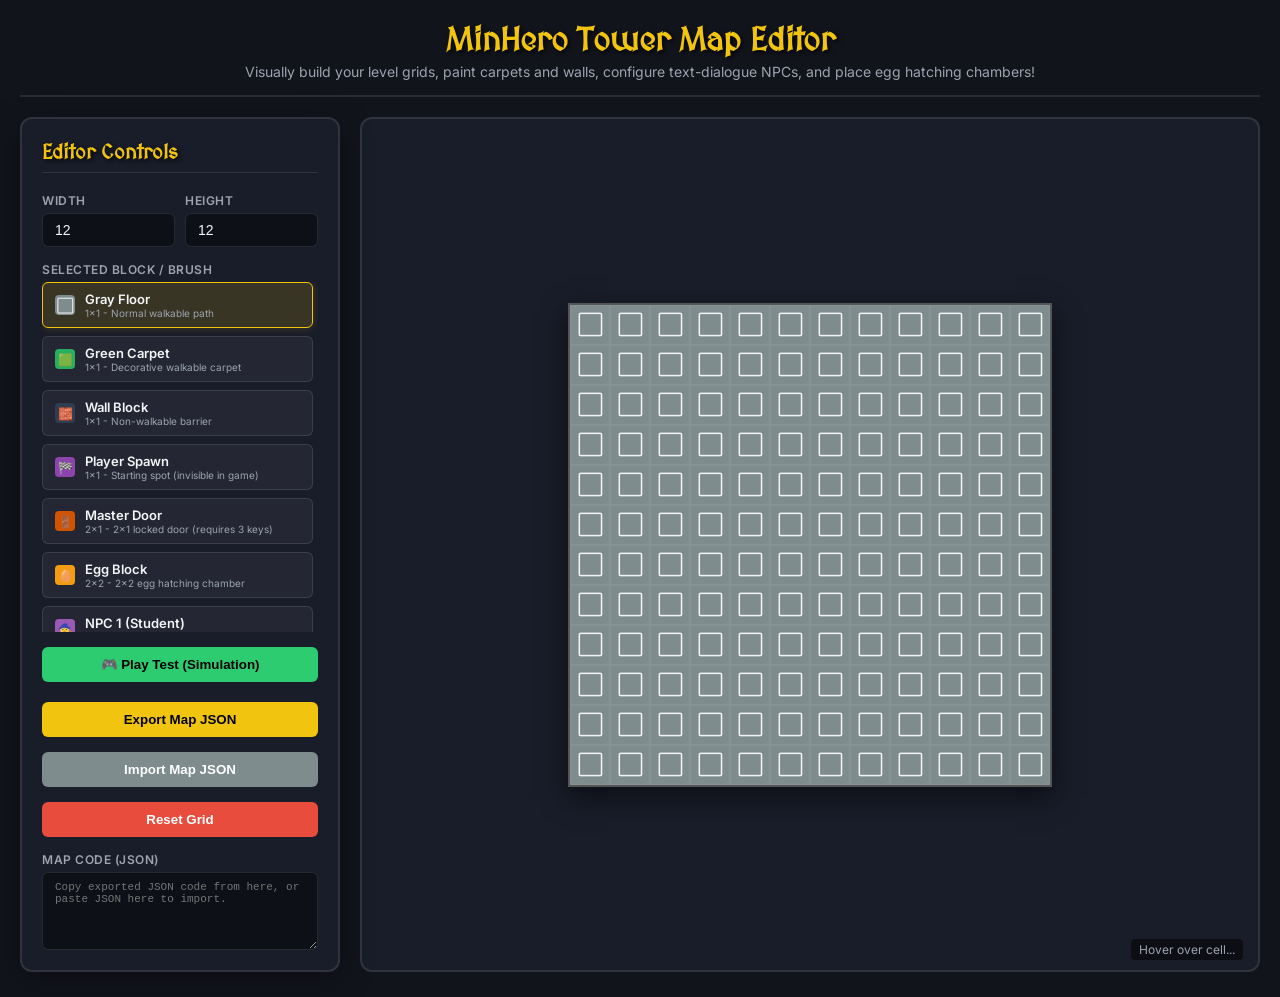
==== map_generator.html @ 43077265 "Implement 1x1 Teleport Portals, 2x1 Master Door, 2x2 Eggs, remove small doors, add simulation playte" ====
<!DOCTYPE html>
<html lang="en">
<head>
    <meta charset="UTF-8">
    <meta name="viewport" content="width=device-width, initial-scale=1.0">
    <title>MinHero Revamped - Map Generator & Editor</title>
    <link href="https://fonts.googleapis.com/css2?family=Inter:wght@300;400;600;700&family=MedievalSharp&display=swap" rel="stylesheet">
    <style>
        :root {
            --bg-dark: #12141c;
            --card-bg: rgba(30, 35, 50, 0.6);
            --border-color: rgba(255, 255, 255, 0.1);
            --accent-color: #f1c40f;
            --danger-color: #e74c3c;
            --success-color: #2ecc71;
            --text-color: #f3f4f6;
            --text-muted: #9ca3af;
            
            /* Tile Colors */
            --color-spawn: #8e44ad;
            --color-floor-gray: #7f8c8d;
            --color-floor-carpet: #27ae60;
            --color-wall: #2c3e50;
            --color-door-master: #d35400;
            --color-egg: #f39c12;
            --color-npc1: #9b59b6;
            --color-npc2: #3498db;
            --color-boss: #c0392b;
            --color-teleport-head: #2980b9;
            --color-teleport-tail: #8e44ad;
        }

        * {
            box-sizing: border-box;
            margin: 0;
            padding: 0;
        }

        body {
            font-family: 'Inter', sans-serif;
            background-color: var(--bg-dark);
            color: var(--text-color);
            padding: 20px;
            min-height: 100vh;
        }

        h1, h2, h3, .medieval {
            font-family: 'MedievalSharp', cursive;
            color: var(--accent-color);
            text-shadow: 2px 2px 4px rgba(0, 0, 0, 0.8);
        }

        header {
            margin-bottom: 20px;
            text-align: center;
            border-bottom: 2px solid var(--border-color);
            padding-bottom: 15px;
        }

        header h1 {
            font-size: 32px;
            margin-bottom: 5px;
        }

        header p {
            color: var(--text-muted);
            font-size: 14px;
        }

        .main-container {
            display: grid;
            grid-template-columns: 320px 1fr;
            gap: 20px;
            max-width: 1500px;
            margin: 0 auto;
        }

        @media (max-width: 1024px) {
            .main-container {
                grid-template-columns: 1fr;
            }
        }

        .panel {
            background: var(--card-bg);
            border: 2px solid var(--border-color);
            border-radius: 12px;
            padding: 20px;
            backdrop-filter: blur(10px);
            box-shadow: 0 8px 32px 0 rgba(0, 0, 0, 0.37);
            display: flex;
            flex-direction: column;
            gap: 15px;
        }

        .panel-title {
            font-size: 20px;
            border-bottom: 1px solid var(--border-color);
            padding-bottom: 8px;
            margin-bottom: 5px;
        }

        .form-group {
            display: flex;
            flex-direction: column;
            gap: 5px;
        }

        .form-row {
            display: grid;
            grid-template-columns: 1fr 1fr;
            gap: 10px;
        }

        label {
            font-size: 12px;
            font-weight: 600;
            color: var(--text-muted);
            text-transform: uppercase;
            letter-spacing: 0.5px;
        }

        input, select, textarea {
            background: rgba(0, 0, 0, 0.4);
            border: 1px solid var(--border-color);
            border-radius: 6px;
            padding: 8px 12px;
            color: var(--text-color);
            font-size: 14px;
            transition: border-color 0.2s;
        }

        input:focus, select:focus, textarea:focus {
            outline: none;
            border-color: var(--accent-color);
        }

        .palette-container {
            display: grid;
            grid-template-columns: 1fr;
            gap: 8px;
            max-height: 350px;
            overflow-y: auto;
            padding-right: 5px;
        }

        .palette-item {
            display: flex;
            align-items: center;
            gap: 10px;
            padding: 8px 12px;
            background: rgba(255, 255, 255, 0.05);
            border: 1px solid var(--border-color);
            border-radius: 6px;
            cursor: pointer;
            transition: all 0.2s;
            user-select: none;
        }

        .palette-item:hover {
            background: rgba(255, 255, 255, 0.1);
            border-color: rgba(255, 255, 255, 0.2);
        }

        .palette-item.active {
            border-color: var(--accent-color);
            background: rgba(241, 196, 15, 0.15);
            box-shadow: 0 0 8px rgba(241, 196, 15, 0.2);
        }

        .palette-color {
            width: 20px;
            height: 20px;
            border-radius: 4px;
            display: flex;
            align-items: center;
            justify-content: center;
            font-size: 12px;
        }

        .palette-details {
            display: flex;
            flex-direction: column;
        }

        .palette-name {
            font-size: 13px;
            font-weight: 600;
        }

        .palette-size {
            font-size: 10px;
            color: var(--text-muted);
        }

        .btn {
            background: var(--accent-color);
            color: #000;
            border: none;
            border-radius: 6px;
            padding: 10px 15px;
            font-weight: 700;
            cursor: pointer;
            transition: opacity 0.2s, transform 0.1s;
            text-align: center;
        }

        .btn:hover {
            opacity: 0.9;
        }

        .btn:active {
            transform: scale(0.98);
        }

        .btn-danger {
            background: var(--danger-color);
            color: white;
        }

        .btn-secondary {
            background: #7f8c8d;
            color: white;
        }

        /* Workspace Grid CSS */
        .workspace {
            display: flex;
            flex-direction: column;
            align-items: center;
            justify-content: center;
            background: var(--card-bg);
            border: 2px solid var(--border-color);
            border-radius: 12px;
            padding: 20px;
            overflow: auto;
            position: relative;
            min-height: 500px;
        }

        .grid-container {
            display: grid;
            border: 2px solid #555;
            background: #1a1c23;
            box-shadow: 0 10px 25px rgba(0,0,0,0.5);
            user-select: none;
        }

        .grid-cell {
            width: 40px;
            height: 40px;
            border: 1px solid rgba(255,255,255,0.05);
            display: flex;
            align-items: center;
            justify-content: center;
            font-size: 18px;
            cursor: crosshair;
            position: relative;
            box-sizing: border-box;
            transition: background-color 0.1s;
        }

        .grid-cell:hover {
            background-color: rgba(255, 255, 255, 0.1) !important;
        }

        /* Multi-tile footprints styling */
        .footprint-master-door {
            background-color: rgba(211, 84, 0, 0.3) !important;
            border: 1px dashed var(--color-door-master) !important;
        }
        .footprint-egg {
            background-color: rgba(243, 156, 18, 0.3) !important;
            border: 1px dashed var(--color-egg) !important;
        }

        /* Highlight classes */
        .cell-anchor {
            outline: 2px solid #fff;
            z-index: 5;
        }

        .cell-invalid {
            background-color: rgba(231, 76, 60, 0.5) !important;
        }

        .npc-dialog-panel {
            background: rgba(0, 0, 0, 0.3);
            border: 1px solid var(--border-color);
            border-radius: 8px;
            padding: 10px;
            display: none;
        }

        .npc-dialog-panel.active {
            display: block;
        }

        .coords-indicator {
            position: absolute;
            bottom: 10px;
            right: 15px;
            font-size: 12px;
            color: var(--text-muted);
            background: rgba(0,0,0,0.5);
            padding: 3px 8px;
            border-radius: 4px;
        }
    </style>
</head>
<body>

    <header>
        <h1>MinHero Tower Map Editor</h1>
        <p>Visually build your level grids, paint carpets and walls, configure text-dialogue NPCs, and place egg hatching chambers!</p>
    </header>

    <div class="main-container">
        
        <!-- Sidebar Controls Panel -->
        <div class="panel">
            <h2 class="panel-title">Editor Controls</h2>
            
            <!-- Grid Sizes -->
            <div class="form-row">
                <div class="form-group">
                    <label for="grid-width">Width</label>
                    <input type="number" id="grid-width" value="12" min="8" max="64">
                </div>
                <div class="form-group">
                    <label for="grid-height">Height</label>
                    <input type="number" id="grid-height" value="12" min="8" max="64">
                </div>
            </div>
            
            <!-- Palette Brush -->
            <div class="form-group">
                <label>Selected Block / Brush</label>
                <div class="palette-container" id="brush-palette">
                    <!-- Palette items injected by JS -->
                </div>
            </div>

            <!-- NPC Dialog Panel (conditional display) -->
            <div class="npc-dialog-panel" id="dialog-config">
                <h3 class="medieval" style="font-size: 14px; margin-bottom: 5px;" id="dialog-title">NPC Dialogue</h3>
                <div class="form-group">
                    <label for="npc-dialog-text">Dialogue Text</label>
                    <textarea id="npc-dialog-text" rows="3" placeholder="Enter text spoken by NPC..."></textarea>
                </div>
            </div>

            <!-- Action buttons -->
            <button class="btn" id="btn-test" style="background-color: var(--success-color); color: #000; margin-bottom: 5px;">🎮 Play Test (Simulation)</button>
            <button class="btn" id="btn-export">Export Map JSON</button>
            <button class="btn btn-secondary" id="btn-import">Import Map JSON</button>
            <button class="btn btn-danger" id="btn-clear">Reset Grid</button>

            <!-- JSON Input/Output Area -->
            <div class="form-group">
                <label for="json-data">Map Code (JSON)</label>
                <textarea id="json-data" rows="5" style="font-family: monospace; font-size: 11px;" placeholder="Copy exported JSON code from here, or paste JSON here to import."></textarea>
            </div>
        </div>

        <!-- Main Grid Workspace -->
        <div class="workspace" style="position: relative;">
            <div class="grid-container" id="grid-workspace"></div>
            <div class="coords-indicator" id="coords-display">Hover over cell...</div>
            
            <!-- Dialogue overlay for simulation playtest -->
            <div id="sim-dialogue-overlay" class="npc-dialog-panel" style="position: absolute; bottom: 20px; left: 50%; transform: translateX(-50%); width: 80%; z-index: 100; background: rgba(10, 15, 25, 0.95); border: 2px solid var(--accent-color); padding: 15px; border-radius: 8px; box-shadow: 0 5px 25px rgba(0,0,0,0.8); box-sizing: border-box; display: none;">
                <h4 id="sim-dialogue-speaker" style="color: var(--accent-color); margin-bottom: 5px; font-family: 'MedievalSharp', cursive; font-size: 18px;">Speaker</h4>
                <p id="sim-dialogue-text" style="font-size: 14px; line-height: 1.4; color: #fff;">Dialogue text...</p>
                <div style="font-size: 10px; color: var(--text-muted); text-align: right; margin-top: 8px; text-transform: uppercase; letter-spacing: 0.5px;">Press SPACE to continue</div>
            </div>
        </div>

    </div>

    <script>
        // Palette Definitions
        const TILE_TYPES = {
            'floor_gray': { name: 'Gray Floor', emoji: '⬜', color: 'var(--color-floor-gray)', width: 1, height: 1, desc: 'Normal walkable path' },
            'floor_carpet': { name: 'Green Carpet', emoji: '🟩', color: 'var(--color-floor-carpet)', width: 1, height: 1, desc: 'Decorative walkable carpet' },
            'wall': { name: 'Wall Block', emoji: '🧱', color: 'var(--color-wall)', width: 1, height: 1, desc: 'Non-walkable barrier' },
            'spawn': { name: 'Player Spawn', emoji: '🏁', color: 'var(--color-spawn)', width: 1, height: 1, desc: 'Starting spot (invisible in game)' },
            'door_master': { name: 'Master Door', emoji: '🚪', color: 'var(--color-door-master)', width: 2, height: 1, desc: '2x1 locked door (requires 3 keys)' },
            'egg': { name: 'Egg Block', emoji: '🥚', color: 'var(--color-egg)', width: 2, height: 2, desc: '2x2 egg hatching chamber' },
            'npc1': { name: 'NPC 1 (Student)', emoji: '🧙', color: 'var(--color-npc1)', width: 1, height: 1, desc: 'Dialogue + battle (gives key)' },
            'npc2': { name: 'NPC 2 (Student)', emoji: '🧑', color: 'var(--color-npc2)', width: 1, height: 1, desc: 'Dialogue + battle (gives key)' },
            'boss': { name: 'Boss (4th Person)', emoji: '👹', color: 'var(--color-boss)', width: 1, height: 1, desc: 'Boss battle (unlocks eggs)' },
            'teleport': { name: 'Teleporter Door', emoji: '🌀', color: 'var(--color-teleport-head)', width: 1, height: 1, desc: 'Step 1: Click Head. Step 2: Click Tail.' },
            'eraser': { name: 'Eraser', emoji: '🧽', color: '#34495e', width: 1, height: 1, desc: 'Clear selected cell' }
        };

        let currentBrush = 'floor_gray';
        let gridWidth = 12;
        let gridHeight = 12;
        
        // 2D Array mapping each cell: { type: 'floor_gray', ...other_metadata }
        let grid = [];

        // NPC Dialogues dictionary: { 'npc1': 'hello', 'npc2': 'hi' }
        // Each placed NPC can store its specific dialogue. We can index by anchor coordinates e.g. "x_y"
        let npcDialogues = {};
        
        // Portals lists
        let teleports = [];
        let placingTeleportHead = null;

        // DOM elements
        const gridWorkspace = document.getElementById('grid-workspace');
        const brushPalette = document.getElementById('brush-palette');
        const widthInput = document.getElementById('grid-width');
        const heightInput = document.getElementById('grid-height');
        const dialogConfig = document.getElementById('dialog-config');
        const dialogText = document.getElementById('npc-dialog-text');
        const dialogTitle = document.getElementById('dialog-title');
        const btnExport = document.getElementById('btn-export');
        const btnImport = document.getElementById('btn-import');
        const btnClear = document.getElementById('btn-clear');
        const jsonData = document.getElementById('json-data');
        const coordsDisplay = document.getElementById('coords-display');

        // Initialize Palette
        function initPalette() {
            brushPalette.innerHTML = '';
            Object.keys(TILE_TYPES).forEach(type => {
                const item = TILE_TYPES[type];
                const div = document.createElement('div');
                div.className = `palette-item ${type === currentBrush ? 'active' : ''}`;
                div.dataset.type = type;
                div.innerHTML = `
                    <div class="palette-color" style="background-color: ${item.color}">${item.emoji}</div>
                    <div class="palette-details">
                        <span class="palette-name">${item.name}</span>
                        <span class="palette-size">${item.width}x${item.height} - ${item.desc}</span>
                    </div>
                `;
                div.addEventListener('click', () => {
                    document.querySelectorAll('.palette-item').forEach(el => el.classList.remove('active'));
                    div.classList.add('active');
                    currentBrush = type;
                    updateDialogPanelState();
                });
                brushPalette.appendChild(div);
            });
        }

        // Show/hide dialogue box based on selected brush
        function updateDialogPanelState(x = null, y = null) {
            if (currentBrush === 'npc1' || currentBrush === 'npc2' || currentBrush === 'boss') {
                dialogConfig.classList.add('active');
                dialogTitle.textContent = `Dialogue for ${TILE_TYPES[currentBrush].name}`;
                
                // If coordinates provided, load existing dialogue for that cell if it exists
                if (x !== null && y !== null) {
                    const coordKey = `${x}_${y}`;
                    dialogText.value = npcDialogues[coordKey] || "";
                } else {
                    dialogText.value = "";
                }
            } else {
                dialogConfig.classList.remove('active');
            }
        }

        // Initialize Grid
        function initGrid(w, h) {
            gridWidth = w;
            gridHeight = h;
            grid = [];
            npcDialogues = {};
            teleports = [];
            placingTeleportHead = null;
            
            for (let y = 0; y < h; y++) {
                const row = [];
                for (let x = 0; x < w; x++) {
                    // Default tile is gray floor
                    row.push({ type: 'floor_gray' });
                }
                grid.push(row);
            }
            renderGrid();
        }

        // Check if a multi-tile block can fit at coordinates
        function canPlaceBlock(type, x, y) {
            const tileInfo = TILE_TYPES[type];
            if (!tileInfo) return false;
            
            // Check boundary limits
            if (x + tileInfo.width > gridWidth || y + tileInfo.height > gridHeight) {
                return false;
            }

            // Check if coordinates overlap with any other multi-tile anchors
            // For simplicity, we just allow overwriting, but we check if we collide with boundaries.
            return true;
        }

        // Render Workspace Grid
        function renderGrid() {
            gridWorkspace.innerHTML = '';
            gridWorkspace.style.gridTemplateColumns = `repeat(${gridWidth}, 40px)`;
            gridWorkspace.style.gridTemplateRows = `repeat(${gridHeight}, 40px)`;

            for (let y = 0; y < gridHeight; y++) {
                for (let x = 0; x < gridWidth; x++) {
                    const cell = document.createElement('div');
                    cell.className = 'grid-cell';
                    cell.dataset.x = x;
                    cell.dataset.y = y;

                    const cellData = grid[y][x];
                    
                    // Render default background/colors
                    if (cellData && cellData.type) {
                        let emoji = '';
                        let color = '';
                        
                        if (isSimulating) {
                            // Simulation specifics
                            if (cellData.type === 'spawn') {
                                emoji = '';
                                color = 'var(--color-floor-gray)'; // render as floor in sim
                            } else if (cellData.type === 'npc1' || cellData.type === 'npc2' || cellData.type === 'boss') {
                                const coordKey = `${x}_${y}`;
                                if (simDefeatedNPCs.includes(coordKey)) {
                                    emoji = '';
                                    color = 'var(--color-floor-gray)'; // defeated NPC is gone/floor
                                } else {
                                    const tileInfo = TILE_TYPES[cellData.type];
                                    emoji = tileInfo.emoji;
                                    color = tileInfo.color;
                                }
                            } else if (cellData.type === 'door_master') {
                                const isOpened = simDoorsState.some(d => x >= d.x && x < d.x + d.width && y >= d.y && y < d.y + d.height && d.open);
                                if (isOpened) {
                                    emoji = '';
                                    color = '#7f8c8d'; // open door is gray floor
                                    cell.style.opacity = '0.5';
                                    cell.style.border = '1px dashed #fff';
                                } else {
                                    // Put padlock on anchor, warning barrier on other parts
                                    const isAnchor = simDoorsState.some(d => d.x === x && d.y === y);
                                    emoji = isAnchor ? '🔒' : '🚧';
                                    color = 'var(--color-door-master)';
                                }
                            } else if (cellData.type === 'egg') {
                                const isHatched = simHatchedEggs.includes(`${x}_${y}`);
                                if (isHatched) {
                                    emoji = '💥';
                                    color = 'var(--color-floor-gray)';
                                } else {
                                    emoji = '🥚';
                                    color = 'var(--color-egg)';
                                }
                            } else if (cellData.type === 'teleport_head') {
                                emoji = '🌀';
                                color = 'var(--color-teleport-head)';
                            } else if (cellData.type === 'teleport_tail') {
                                emoji = '🌀';
                                color = 'var(--color-teleport-tail)';
                            } else {
                                const tileInfo = TILE_TYPES[cellData.type];
                                if (tileInfo) {
                                    emoji = tileInfo.emoji;
                                    color = tileInfo.color;
                                }
                            }
                        } else {
                            // Standard editor rendering
                            if (cellData.type === 'teleport_head') {
                                emoji = '🌀';
                                color = 'var(--color-teleport-head)';
                            } else if (cellData.type === 'teleport_tail') {
                                emoji = '🌀';
                                color = 'var(--color-teleport-tail)';
                            } else {
                                const tileInfo = TILE_TYPES[cellData.type];
                                if (tileInfo) {
                                    emoji = tileInfo.emoji;
                                    color = tileInfo.color;
                                }
                            }
                        }
                        
                        if (color) {
                            cell.style.backgroundColor = color;
                            cell.textContent = emoji;
                        }
                    }

                    // Render player avatar on top
                    if (isSimulating && simPlayerPos.x === x && simPlayerPos.y === y) {
                        const playerDiv = document.createElement('div');
                        playerDiv.style.fontSize = '24px';
                        playerDiv.style.zIndex = '10';
                        playerDiv.style.filter = 'drop-shadow(2px 2px 2px rgba(0,0,0,0.8))';
                        playerDiv.style.animation = 'exploreBounce 0.6s infinite alternate';
                        playerDiv.style.position = 'absolute';
                        playerDiv.textContent = '👱‍♂️';
                        cell.appendChild(playerDiv);
                    }

                    // Event Listeners for painting
                    cell.addEventListener('mousedown', (e) => {
                        handleCellClick(x, y, e.button === 2 || e.shiftKey);
                    });

                    // Disable right-click menu in workspace
                    cell.addEventListener('contextmenu', (e) => {
                        e.preventDefault();
                    });

                    // Track hovers for multi-tile preview
                    cell.addEventListener('mouseenter', () => {
                        coordsDisplay.textContent = `Coordinates: X: ${x}, Y: ${y} | Cell Type: ${cellData ? cellData.type : 'none'}`;
                        if (!isSimulating) showPlacementPreview(x, y);
                    });

                    cell.addEventListener('mouseleave', () => {
                        if (!isSimulating) clearPlacementPreview();
                    });

                    gridWorkspace.appendChild(cell);
                }
            }

            // Now apply footprints for multi-tile anchors placed in the grid (only if not simulating or door/egg is not open/hatched)
            for (let y = 0; y < gridHeight; y++) {
                for (let x = 0; x < gridWidth; x++) {
                    const cellData = grid[y][x];
                    if (cellData && cellData.type) {
                        const tileInfo = TILE_TYPES[cellData.type];
                        if (tileInfo && (tileInfo.width > 1 || tileInfo.height > 1)) {
                            // Check if opened/hatched in simulation
                            if (isSimulating) {
                                if (cellData.type === 'door_master' && simDoorsState.some(d => x >= d.x && x < d.x + d.width && y >= d.y && y < d.y + d.height && d.open)) {
                                    continue;
                                }
                                if (cellData.type === 'egg' && simHatchedEggs.some(key => {
                                    const [ex, ey] = key.split('_').map(Number);
                                    return x >= ex && x < ex + tileInfo.width && y >= ey && y < ey + tileInfo.height;
                                })) {
                                    continue;
                                }
                            }
                            applyFootprintClasses(cellData.type, x, y);
                        }
                    }
                }
            }
        }

        // Apply footprint styling to the grid DOM
        function applyFootprintClasses(type, anchorX, anchorY) {
            const tileInfo = TILE_TYPES[type];
            let footprintClass = '';
            if (type === 'door_master') footprintClass = 'footprint-master-door';
            if (type === 'egg') footprintClass = 'footprint-egg';

            for (let dy = 0; dy < tileInfo.height; dy++) {
                for (let dx = 0; dx < tileInfo.width; dx++) {
                    const targetX = anchorX + dx;
                    const targetY = anchorY + dy;
                    if (targetX < gridWidth && targetY < gridHeight) {
                        const cellElement = document.querySelector(`.grid-cell[data-x="${targetX}"][data-y="${targetY}"]`);
                        if (cellElement) {
                            if (dx === 0 && dy === 0) {
                                cellElement.classList.add('cell-anchor');
                            } else {
                                cellElement.classList.add(footprintClass);
                                cellElement.textContent = ''; // clear text, footprint inherits visual anchor
                                cellElement.style.backgroundColor = ''; // clear style, let CSS style handle footprint
                            }
                        }
                    }
                }
            }
        }

        // Show footprint preview on hover
        function showPlacementPreview(x, y) {
            clearPlacementPreview();
            
            const brushInfo = TILE_TYPES[currentBrush];
            if (!brushInfo) return;

            const isValid = canPlaceBlock(currentBrush, x, y);

            for (let dy = 0; dy < brushInfo.height; dy++) {
                for (let dx = 0; dx < brushInfo.width; dx++) {
                    const targetX = x + dx;
                    const targetY = y + dy;
                    if (targetX < gridWidth && targetY < gridHeight) {
                        const cell = document.querySelector(`.grid-cell[data-x="${targetX}"][data-y="${targetY}"]`);
                        if (cell) {
                            if (isValid) {
                                cell.style.outline = '2px dashed var(--accent-color)';
                            } else {
                                cell.classList.add('cell-invalid');
                            }
                        }
                    }
                }
            }
        }

        // Clear previews
        function clearPlacementPreview() {
            document.querySelectorAll('.grid-cell').forEach(cell => {
                cell.style.outline = '';
                cell.classList.remove('cell-invalid');
            });
        }

        // Handle cell click / paint
        function handleCellClick(x, y, isRightClick = false) {
            if (isSimulating) return;
            let activeBrush = isRightClick ? 'eraser' : currentBrush;

            // Clean teleport heads that were abandoned
            if (activeBrush !== 'teleport' && placingTeleportHead !== null) {
                grid[placingTeleportHead.y][placingTeleportHead.x] = { type: 'floor_gray' };
                placingTeleportHead = null;
            }

            if (activeBrush === 'eraser') {
                const cellData = grid[y][x];
                if (cellData) {
                    if (cellData.type === 'npc1' || cellData.type === 'npc2' || cellData.type === 'boss') {
                        delete npcDialogues[`${x}_${y}`];
                    }
                    if (cellData.type === 'teleport_head' || cellData.type === 'teleport_tail') {
                        // Find pair and delete both
                        const index = teleports.findIndex(tp => 
                            (tp.head.x === x && tp.head.y === y) || (tp.tail.x === x && tp.tail.y === y)
                        );
                        if (index !== -1) {
                            const pair = teleports[index];
                            grid[pair.head.y][pair.head.x] = { type: 'floor_gray' };
                            grid[pair.tail.y][pair.tail.x] = { type: 'floor_gray' };
                            teleports.splice(index, 1);
                        }
                    }
                }
                grid[y][x] = { type: 'floor_gray' };
                renderGrid();
                return;
            }

            // Before painting over any cell, check if we are overwriting an existing teleporter
            const existingCell = grid[y][x];
            if (existingCell && (existingCell.type === 'teleport_head' || existingCell.type === 'teleport_tail')) {
                const index = teleports.findIndex(tp => 
                    (tp.head.x === x && tp.head.y === y) || (tp.tail.x === x && tp.tail.y === y)
                );
                if (index !== -1) {
                    const pair = teleports[index];
                    grid[pair.head.y][pair.head.x] = { type: 'floor_gray' };
                    grid[pair.tail.y][pair.tail.x] = { type: 'floor_gray' };
                    teleports.splice(index, 1);
                }
            }

            // Painting teleporter
            if (activeBrush === 'teleport') {
                if (placingTeleportHead === null) {
                    // Click 1: Place head
                    placingTeleportHead = { x, y };
                    grid[y][x] = { type: 'teleport_head' };
                    renderGrid();
                    // Alert or status updates
                    coordsDisplay.textContent = "Placed Portal Head! Now click another tile to place the Tail portal.";
                } else {
                    // Click 2: Place tail
                    if (placingTeleportHead.x === x && placingTeleportHead.y === y) {
                        alert("Tail portal cannot be placed on the exact same tile as Head!");
                        return;
                    }
                    grid[y][x] = { type: 'teleport_tail' };
                    teleports.push({
                        head: { x: placingTeleportHead.x, y: placingTeleportHead.y },
                        tail: { x, y }
                    });
                    placingTeleportHead = null;
                    renderGrid();
                    coordsDisplay.textContent = "Teleport Portal pair placed and linked successfully!";
                }
                return;
            }

            // Normal brush painting
            if (!canPlaceBlock(activeBrush, x, y)) {
                alert("Cannot place block here: exceeds grid boundaries!");
                return;
            }

            // Clean footprints of other blocks we might be overriding
            const brushInfo = TILE_TYPES[activeBrush];
            for (let dy = 0; dy < brushInfo.height; dy++) {
                for (let dx = 0; dx < brushInfo.width; dx++) {
                    const targetX = x + dx;
                    const targetY = y + dy;
                    if (targetX < gridWidth && targetY < gridHeight) {
                        const currentCell = grid[targetY][targetX];
                        if (currentCell) {
                            if (currentCell.type === 'npc1' || currentCell.type === 'npc2' || currentCell.type === 'boss') {
                                delete npcDialogues[`${targetX}_${targetY}`];
                            }
                            if (currentCell.type === 'teleport_head' || currentCell.type === 'teleport_tail') {
                                const index = teleports.findIndex(tp => 
                                    (tp.head.x === targetX && tp.head.y === targetY) || (tp.tail.x === targetX && tp.tail.y === targetY)
                                );
                                if (index !== -1) {
                                    const pair = teleports[index];
                                    grid[pair.head.y][pair.head.x] = { type: 'floor_gray' };
                                    grid[pair.tail.y][pair.tail.x] = { type: 'floor_gray' };
                                    teleports.splice(index, 1);
                                }
                            }
                        }
                        grid[targetY][targetX] = { type: 'floor_gray' };
                    }
                }
            }

            // Place the anchor tile
            grid[y][x] = { type: activeBrush };

            // NPC dialogue registration
            if (activeBrush === 'npc1' || activeBrush === 'npc2' || activeBrush === 'boss') {
                const text = dialogText.value.trim() || `Hello, adventurer! I am the ${activeBrush === 'boss' ? 'Boss' : (activeBrush === 'npc1' ? 'Student A' : 'Student B')}. Prepare to battle!`;
                npcDialogues[`${x}_${y}`] = text;
            }

            renderGrid();
        }

        // Resize grid controls
        widthInput.addEventListener('change', () => {
            let newW = parseInt(widthInput.value);
            if (newW >= 8 && newW <= 64) {
                resizeGrid(newW, gridHeight);
            }
        });

        heightInput.addEventListener('change', () => {
            let newH = parseInt(heightInput.value);
            if (newH >= 8 && newH <= 64) {
                resizeGrid(gridWidth, newH);
            }
        });

        function resizeGrid(newW, newH) {
            // Create a new grid structure, keeping old cells where possible
            let newGrid = [];
            for (let y = 0; y < newH; y++) {
                const row = [];
                for (let x = 0; x < newW; x++) {
                    if (y < gridHeight && x < gridWidth) {
                        row.push(grid[y][x]);
                    } else {
                        row.push({ type: 'floor_gray' });
                    }
                }
                newGrid.push(row);
            }

            // Clean NPC dialogues that are out of bounds
            Object.keys(npcDialogues).forEach(key => {
                const [x, y] = key.split('_').map(Number);
                if (x >= newW || y >= newH) {
                    delete npcDialogues[key];
                }
            });

            grid = newGrid;
            gridWidth = newW;
            gridHeight = newH;
            renderGrid();
        }

        // Clear grid entirely
        btnClear.addEventListener('click', () => {
            if (confirm("Are you sure you want to reset the grid? All work will be lost.")) {
                initGrid(parseInt(widthInput.value), parseInt(heightInput.value));
            }
        });

        // Export grid to JSON
        btnExport.addEventListener('click', () => {
            const npcsList = [];
            const doorsList = [];
            const eggsList = [];
            const headsList = [];
            const tailsList = [];
            let spawnPoint = null;

            // We scan the grid to record positions of custom items
            for (let y = 0; y < gridHeight; y++) {
                for (let x = 0; x < gridWidth; x++) {
                    const cell = grid[y][x];
                    if (!cell) continue;

                    if (cell.type === 'spawn') {
                        spawnPoint = { x, y };
                    } else if (cell.type === 'npc1' || cell.type === 'npc2' || cell.type === 'boss') {
                        npcsList.push({
                            id: cell.type,
                            x,
                            y,
                            dialogue: npcDialogues[`${x}_${y}`] || "Prepare to battle!"
                        });
                    } else if (cell.type === 'door_master') {
                        doorsList.push({ x, y, width: 2, height: 1, open: false });
                    } else if (cell.type === 'egg') {
                        eggsList.push({ x, y, width: 2, height: 2 });
                    } else if (cell.type === 'teleport_head') {
                        headsList.push({ x, y });
                    } else if (cell.type === 'teleport_tail') {
                        tailsList.push({ x, y });
                    }
                }
            }

            // Link teleports directly from editor array
            const teleportsList = JSON.parse(JSON.stringify(teleports));

            // Simplify grid structure for JSON: just write names of tile types
            const simplifiedGrid = grid.map(row => row.map(cell => cell.type));

            const mapData = {
                width: gridWidth,
                height: gridHeight,
                spawn: spawnPoint,
                grid: simplifiedGrid,
                npcs: npcsList,
                doors: doorsList,
                eggs: eggsList,
                teleports: teleportsList
            };

            jsonData.value = JSON.stringify(mapData, null, 4);
            alert("Map JSON exported successfully! Copy the code in the 'Map Code' text box.");
        });

        // Import grid from JSON
        btnImport.addEventListener('click', () => {
            const rawText = jsonData.value.trim();
            if (!rawText) {
                alert("Please paste the JSON map code into the text area first!");
                return;
            }

            try {
                const mapData = JSON.parse(rawText);
                if (!mapData.width || !mapData.height || !mapData.grid) {
                    throw new Error("Invalid map JSON structure. Must contain width, height, and grid.");
                }

                gridWidth = mapData.width;
                gridHeight = mapData.height;
                widthInput.value = gridWidth;
                heightInput.value = gridHeight;

                npcDialogues = {};
                grid = [];

                // Recreate grid
                for (let y = 0; y < gridHeight; y++) {
                    const row = [];
                    for (let x = 0; x < gridWidth; x++) {
                        const tileType = mapData.grid[y][x] || 'floor_gray';
                        row.push({ type: tileType });
                    }
                    grid.push(row);
                }

                // Restore NPC dialogues
                if (mapData.npcs) {
                    mapData.npcs.forEach(npc => {
                        npcDialogues[`${npc.x}_${npc.y}`] = npc.dialogue;
                    });
                }
                
                // Restore teleports list
                teleports = mapData.teleports || [];
                placingTeleportHead = null;

                renderGrid();
                alert("Map loaded successfully!");

            } catch (err) {
                alert(`Import failed: ${err.message}`);
            }
        });

        // Simulation variables and functions
        let isSimulating = false;
        let simPlayerPos = { x: 0, y: 0 };
        let simKeysCollected = 0;
        let simKeysRequired = 0;
        let simDefeatedNPCs = [];
        let simHatchedEggs = [];
        let simDoorsState = [];
        let simJustTeleported = false;
        let simDialogue = null;

        const btnTest = document.getElementById('btn-test');
        const simDialogueOverlay = document.getElementById('sim-dialogue-overlay');
        const simDialogueSpeaker = document.getElementById('sim-dialogue-speaker');
        const simDialogueText = document.getElementById('sim-dialogue-text');

        // Dynamic bounce animation styles
        const bounceStyle = document.createElement('style');
        bounceStyle.textContent = `
            @keyframes exploreBounce {
                0% { transform: translateY(0); }
                100% { transform: translateY(-4px); }
            }
        `;
        document.head.appendChild(bounceStyle);

        btnTest.addEventListener('click', () => {
            if (isSimulating) {
                stopSimulation();
            } else {
                startSimulation();
            }
        });

        function startSimulation() {
            // Find player spawn point
            let spawnX = -1, spawnY = -1;
            for (let y = 0; y < gridHeight; y++) {
                for (let x = 0; x < gridWidth; x++) {
                    if (grid[y][x].type === 'spawn') {
                        spawnX = x;
                        spawnY = y;
                        break;
                    }
                }
            }

            if (spawnX === -1 || spawnY === -1) {
                alert("Cannot start playtest: You must place a Player Spawn tile (🏁) first!");
                return;
            }

            isSimulating = true;
            simPlayerPos = { x: spawnX, y: spawnY };
            simKeysCollected = 0;
            simDefeatedNPCs = [];
            simHatchedEggs = [];
            simJustTeleported = false;
            simDialogue = null;

            // Load doors configuration from editor
            simDoorsState = [];
            for (let y = 0; y < gridHeight; y++) {
                for (let x = 0; x < gridWidth; x++) {
                    if (grid[y][x].type === 'door_master') {
                        // Check if we already registered this door anchor
                        if (!simDoorsState.some(d => d.x === x && d.y === y)) {
                            // Find dimension of door: we scaled it to 2x1
                            simDoorsState.push({ x, y, width: 2, height: 1, open: false });
                        }
                    }
                }
            }

            // Required keys is count of student NPCs (npc1 and npc2) on map
            let studentsCount = 0;
            for (let y = 0; y < gridHeight; y++) {
                for (let x = 0; x < gridWidth; x++) {
                    if (grid[y][x].type === 'npc1' || grid[y][x].type === 'npc2') {
                        studentsCount++;
                    }
                }
            }
            simKeysRequired = studentsCount;

            btnTest.textContent = "🛑 Stop Playtest";
            btnTest.style.backgroundColor = "var(--danger-color)";
            btnTest.style.color = "white";

            renderGrid();
            alert("Playtest started! Use Arrow Keys or WASD to walk. Stand next to NPCs/doors/eggs and press SPACE to interact!");
        }

        function stopSimulation() {
            isSimulating = false;
            btnTest.textContent = "🎮 Play Test (Simulation)";
            btnTest.style.backgroundColor = "var(--success-color)";
            btnTest.style.color = "#000";
            simDialogueOverlay.style.display = 'none';
            simDialogue = null;
            renderGrid();
        }

        function showSimDialogue(speaker, textLines, onComplete = null) {
            simDialogue = {
                speaker: speaker,
                lines: typeof textLines === 'string' ? [textLines] : textLines,
                currentIndex: 0,
                onComplete: onComplete
            };
            simDialogueOverlay.style.display = 'block';
            simDialogueSpeaker.textContent = speaker;
            simDialogueText.textContent = simDialogue.lines[0];
        }

        function advanceSimDialogue() {
            if (!simDialogue) return;
            simDialogue.currentIndex++;
            if (simDialogue.currentIndex < simDialogue.lines.length) {
                simDialogueText.textContent = simDialogue.lines[simDialogue.currentIndex];
            } else {
                const cb = simDialogue.onComplete;
                simDialogueOverlay.style.display = 'none';
                simDialogue = null;
                if (cb) cb();
            }
        }

        // Helper: Check if cell coords are blocked in sim mode
        function getSimMultiTileInfo(x, y) {
            // Check doors
            for (let d of simDoorsState) {
                if (x >= d.x && x < d.x + d.width && y >= d.y && y < d.y + d.height) {
                    return { type: 'door_master', data: d };
                }
            }
            // Check eggs
            for (let yIdx = 0; yIdx < gridHeight; yIdx++) {
                for (let xIdx = 0; xIdx < gridWidth; xIdx++) {
                    if (grid[yIdx][xIdx].type === 'egg') {
                        if (x >= xIdx && x < xIdx + 2 && y >= yIdx && y < yIdx + 2) {
                            return { type: 'egg', x: xIdx, y: yIdx };
                        }
                    }
                }
            }
            // Check NPCs
            if (grid[y][x].type === 'npc1' || grid[y][x].type === 'npc2' || grid[y][x].type === 'boss') {
                return { type: 'npc', id: grid[y][x].type };
            }
            // Check teleports
            for (let tp of teleports) {
                if (tp.head.x === x && tp.head.y === y) {
                    return { type: 'teleport_head', data: tp };
                }
                if (tp.tail.x === x && tp.tail.y === y) {
                    return { type: 'teleport_tail', data: tp };
                }
            }
            return null;
        }

        function moveSimPlayer(dx, dy) {
            const nextX = simPlayerPos.x + dx;
            const nextY = simPlayerPos.y + dy;

            if (nextX < 0 || nextX >= gridWidth || nextY < 0 || nextY >= gridHeight) {
                return;
            }

            const cellType = grid[nextY][nextX].type;
            if (cellType === 'wall') return;

            const info = getSimMultiTileInfo(nextX, nextY);
            if (info) {
                if (info.type === 'door_master' && !info.data.open) return; // blocked by barrier
                if (info.type === 'egg') return; // blocked by egg
                if (info.type === 'npc' && !simDefeatedNPCs.includes(`${nextX}_${nextY}`)) return; // blocked by NPC
            }

            // Move
            simPlayerPos.x = nextX;
            simPlayerPos.y = nextY;
            renderGrid();

            // Check teleport portals
            const stepOn = getSimMultiTileInfo(nextX, nextY);
            if (stepOn && (stepOn.type === 'teleport_head' || stepOn.type === 'teleport_tail')) {
                if (!simJustTeleported) {
                    // Flash & Teleport
                    simDialogueOverlay.style.display = 'block';
                    simDialogueSpeaker.textContent = "Magical portal";
                    simDialogueText.textContent = "🌀 Teleporting...";
                    setTimeout(() => {
                        const target = (stepOn.type === 'teleport_head') ? stepOn.data.tail : stepOn.data.head;
                        simPlayerPos = { x: target.x, y: target.y };
                        simJustTeleported = true;
                        simDialogueOverlay.style.display = 'none';
                        renderGrid();
                    }, 400);
                }
            } else {
                simJustTeleported = false;
            }
        }

        function handleSimInteraction() {
            const p = simPlayerPos;
            const neighbors = [
                { x: p.x, y: p.y - 1 },
                { x: p.x, y: p.y + 1 },
                { x: p.x - 1, y: p.y },
                { x: p.x + 1, y: p.y }
            ];

            for (let n of neighbors) {
                if (n.x < 0 || n.x >= gridWidth || n.y < 0 || n.y >= gridHeight) continue;

                const info = getSimMultiTileInfo(n.x, n.y);
                if (info) {
                    if (info.type === 'npc') {
                        const coordKey = `${n.x}_${n.y}`;
                        if (!simDefeatedNPCs.includes(coordKey)) {
                            const npcDialogueText = npcDialogues[coordKey] || "Prepare to battle!";
                            showSimDialogue(
                                info.id === 'boss' ? "Temple Boss (👹)" : "Sage Student (🧙)",
                                [npcDialogueText, "⚔️ Fighting Student in simulation...", "🏆 Defeated!"],
                                () => {
                                    simDefeatedNPCs.push(coordKey);
                                    if (info.id !== 'boss') {
                                        simKeysCollected++;
                                        alert(`You obtained a simulation key! Total: ${simKeysCollected}/${simKeysRequired}`);
                                    } else {
                                        alert("You defeated the boss! The 2x2 eggs are now accessible.");
                                    }
                                    renderGrid();
                                }
                            );
                            return;
                        }
                    } else if (info.type === 'door_master' && !info.data.open) {
                        if (simKeysCollected >= simKeysRequired) {
                            showSimDialogue(
                                "System",
                                ["You insert the simulation keys...", "The Magic Barrier opens!"],
                                () => {
                                    info.data.open = true;
                                    renderGrid();
                                }
                            );
                        } else {
                            showSimDialogue(
                                "Master Door",
                                `This barrier is sealed. You need all keys from the Students. (Have: ${simKeysCollected}/${simKeysRequired})`
                            );
                        }
                        return;
                    } else if (info.type === 'egg') {
                        const coordKey = `${info.x}_${info.y}`;
                        if (!simHatchedEggs.includes(coordKey)) {
                            showSimDialogue(
                                "Egg Chamber",
                                ["The simulation egg is cracking... 💥", "A Tigrier hatched!"],
                                () => {
                                    simHatchedEggs.push(coordKey);
                                    renderGrid();
                                    alert("Congratulations! Playtest completed successfully. Stopping simulation.");
                                    stopSimulation();
                                }
                            );
                        }
                        return;
                    }
                }
            }
        }

        window.addEventListener('keydown', (e) => {
            if (!isSimulating) return;
            
            if (simDialogue) {
                if (e.key === ' ' || e.key === 'Spacebar') {
                    e.preventDefault();
                    advanceSimDialogue();
                }
                return;
            }

            const keysToPrevent = ['ArrowUp', 'ArrowDown', 'ArrowLeft', 'ArrowRight', ' ', 'w', 'a', 's', 'd', 'W', 'A', 'S', 'D'];
            if (keysToPrevent.includes(e.key)) {
                e.preventDefault();
            }

            let dx = 0;
            let dy = 0;

            if (e.key === 'ArrowUp' || e.key === 'w' || e.key === 'W') dy = -1;
            else if (e.key === 'ArrowDown' || e.key === 's' || e.key === 'S') dy = 1;
            else if (e.key === 'ArrowLeft' || e.key === 'a' || e.key === 'A') dx = -1;
            else if (e.key === 'ArrowRight' || e.key === 'd' || e.key === 'D') dx = 1;
            else if (e.key === ' ' || e.key === 'Spacebar') {
                handleSimInteraction();
                return;
            }

            if (dx !== 0 || dy !== 0) {
                moveSimPlayer(dx, dy);
            }
        });

        // Setup Init
        initPalette();
        initGrid(12, 12);
    </script>
</body>
</html>
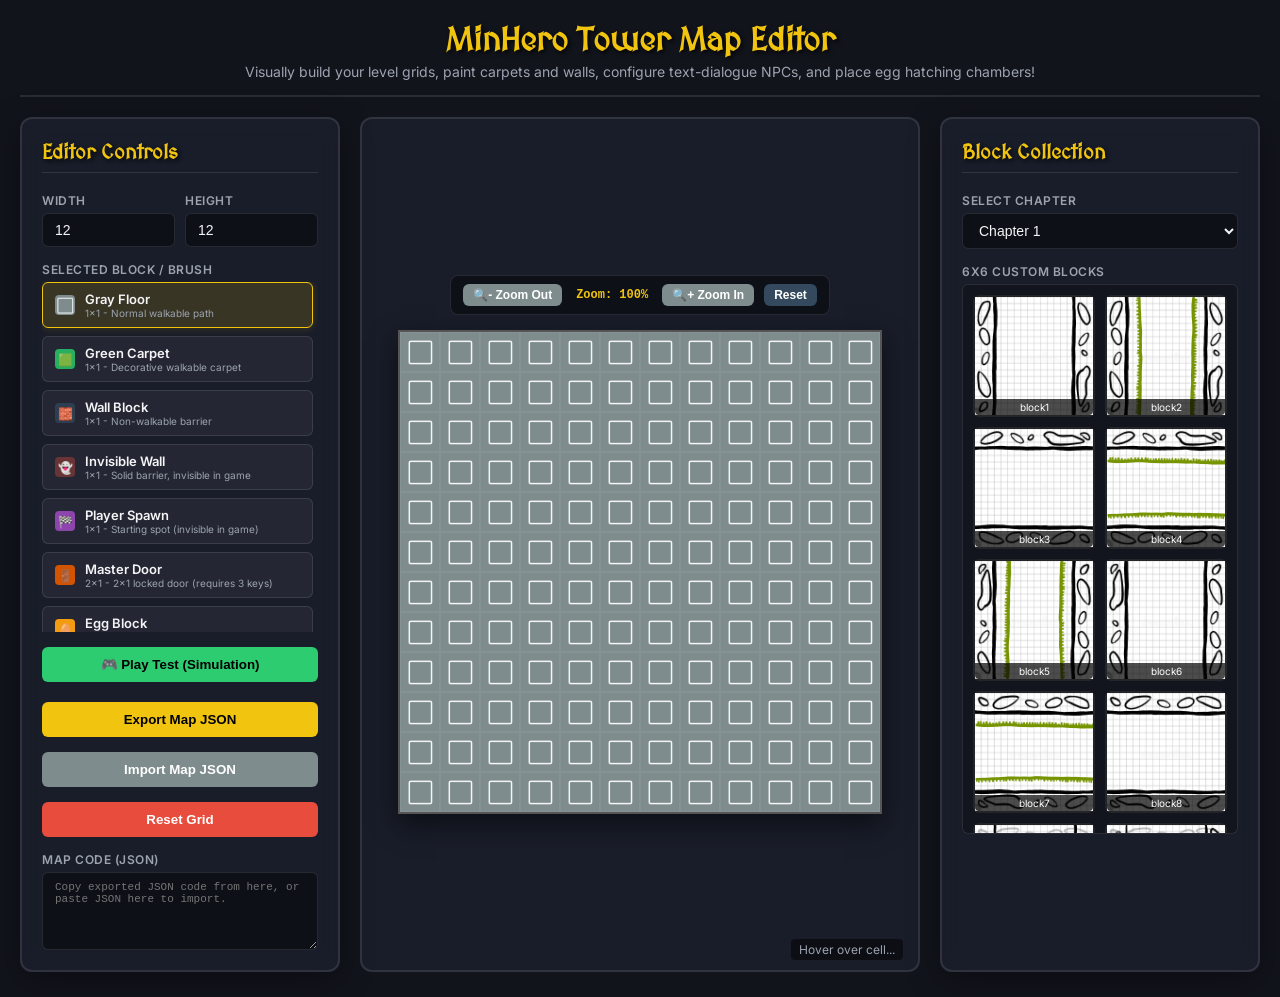
==== commit 34ce247e: "Implement 6x6 walkable block overlays, 1x1 invisible boundaries, zoom editor controls, and playtest " ====
--- a/map_generator.html
+++ b/map_generator.html
@@ -69,13 +69,18 @@
 
         .main-container {
             display: grid;
-            grid-template-columns: 320px 1fr;
+            grid-template-columns: 320px 1fr 320px;
             gap: 20px;
-            max-width: 1500px;
+            max-width: 1700px;
             margin: 0 auto;
         }
 
-        @media (max-width: 1024px) {
+        @media (max-width: 1200px) {
+            .main-container {
+                grid-template-columns: 320px 1fr;
+            }
+        }
+        @media (max-width: 800px) {
             .main-container {
                 grid-template-columns: 1fr;
             }
@@ -273,6 +278,10 @@
             background-color: rgba(243, 156, 18, 0.3) !important;
             border: 1px dashed var(--color-egg) !important;
         }
+        .footprint-custom-block {
+            background-color: rgba(44, 62, 80, 0.4) !important;
+            border: 1px dashed rgba(255, 255, 255, 0.15) !important;
+        }
 
         /* Highlight classes */
         .cell-anchor {
@@ -305,6 +314,43 @@
             background: rgba(0,0,0,0.5);
             padding: 3px 8px;
             border-radius: 4px;
+        }
+
+        .block-item {
+            aspect-ratio: 1;
+            border: 2px solid var(--border-color);
+            border-radius: 6px;
+            cursor: pointer;
+            background-size: contain;
+            background-repeat: no-repeat;
+            background-position: center;
+            background-color: rgba(0, 0, 0, 0.4);
+            transition: border-color 0.2s, transform 0.2s, box-shadow 0.2s;
+            position: relative;
+        }
+        .block-item:hover {
+            border-color: var(--accent-color);
+            transform: scale(1.05);
+        }
+        .block-item.active {
+            border-color: var(--accent-color);
+            box-shadow: 0 0 10px var(--accent-color);
+        }
+        .block-item-label {
+            position: absolute;
+            bottom: 0;
+            left: 0;
+            right: 0;
+            background: rgba(0, 0, 0, 0.7);
+            font-size: 10px;
+            text-align: center;
+            color: #fff;
+            padding: 2px 0;
+            border-bottom-left-radius: 4px;
+            border-bottom-right-radius: 4px;
+            overflow: hidden;
+            text-overflow: ellipsis;
+            white-space: nowrap;
         }
     </style>
 </head>
@@ -325,11 +371,11 @@
             <div class="form-row">
                 <div class="form-group">
                     <label for="grid-width">Width</label>
-                    <input type="number" id="grid-width" value="12" min="8" max="64">
+                    <input type="number" id="grid-width" value="12" min="8" max="150">
                 </div>
                 <div class="form-group">
                     <label for="grid-height">Height</label>
-                    <input type="number" id="grid-height" value="12" min="8" max="64">
+                    <input type="number" id="grid-height" value="12" min="8" max="150">
                 </div>
             </div>
             
@@ -365,6 +411,14 @@
 
         <!-- Main Grid Workspace -->
         <div class="workspace" style="position: relative;">
+            <!-- Zoom Controls -->
+            <div style="margin-bottom: 15px; display: flex; gap: 10px; align-items: center; z-index: 10; background: rgba(0,0,0,0.4); padding: 8px 12px; border-radius: 8px; border: 1px solid var(--border-color);">
+                <button id="btn-zoom-out" class="btn btn-secondary" style="margin: 0; padding: 4px 10px; font-size: 12px; height: auto; min-height: auto;">🔍- Zoom Out</button>
+                <span id="zoom-level-display" style="font-size: 12px; font-family: monospace; font-weight: bold; color: var(--accent-color); min-width: 80px; text-align: center;">Zoom: 100%</span>
+                <button id="btn-zoom-in" class="btn btn-secondary" style="margin: 0; padding: 4px 10px; font-size: 12px; height: auto; min-height: auto;">🔍+ Zoom In</button>
+                <button id="btn-zoom-reset" class="btn btn-secondary" style="margin: 0; padding: 4px 10px; font-size: 12px; height: auto; min-height: auto; background-color: #34495e;">Reset</button>
+            </div>
+
             <div class="grid-container" id="grid-workspace"></div>
             <div class="coords-indicator" id="coords-display">Hover over cell...</div>
             
@@ -376,6 +430,28 @@
             </div>
         </div>
 
+        <!-- Block Collection Panel (Right Side) -->
+        <div class="panel">
+            <h2 class="panel-title">Block Collection</h2>
+            
+            <div class="form-group">
+                <label for="chapter-select">Select Chapter</label>
+                <select id="chapter-select" style="width: 100%;">
+                    <option value="Chapter 1">Chapter 1</option>
+                    <option value="Chapter 2">Chapter 2</option>
+                    <option value="Chapter 3">Chapter 3</option>
+                    <option value="Chapter 4">Chapter 4</option>
+                </select>
+            </div>
+            
+            <div class="form-group" style="flex: 1; display: flex; flex-direction: column;">
+                <label>6x6 Custom Blocks</label>
+                <div id="blocks-collection" style="display: grid; grid-template-columns: repeat(auto-fill, minmax(80px, 1fr)); gap: 10px; max-height: 550px; overflow-y: auto; padding: 10px; border: 1px solid var(--border-color); border-radius: 6px; background: rgba(0,0,0,0.25); box-sizing: border-box; flex: 1;">
+                    <!-- Injected by script -->
+                </div>
+            </div>
+        </div>
+
     </div>
 
     <script>
@@ -384,6 +460,7 @@
             'floor_gray': { name: 'Gray Floor', emoji: '⬜', color: 'var(--color-floor-gray)', width: 1, height: 1, desc: 'Normal walkable path' },
             'floor_carpet': { name: 'Green Carpet', emoji: '🟩', color: 'var(--color-floor-carpet)', width: 1, height: 1, desc: 'Decorative walkable carpet' },
             'wall': { name: 'Wall Block', emoji: '🧱', color: 'var(--color-wall)', width: 1, height: 1, desc: 'Non-walkable barrier' },
+            'invisible_wall': { name: 'Invisible Wall', emoji: '👻', color: 'rgba(231, 76, 60, 0.35)', width: 1, height: 1, desc: 'Solid barrier, invisible in game' },
             'spawn': { name: 'Player Spawn', emoji: '🏁', color: 'var(--color-spawn)', width: 1, height: 1, desc: 'Starting spot (invisible in game)' },
             'door_master': { name: 'Master Door', emoji: '🚪', color: 'var(--color-door-master)', width: 2, height: 1, desc: '2x1 locked door (requires 3 keys)' },
             'egg': { name: 'Egg Block', emoji: '🥚', color: 'var(--color-egg)', width: 2, height: 2, desc: '2x2 egg hatching chamber' },
@@ -394,6 +471,33 @@
             'eraser': { name: 'Eraser', emoji: '🧽', color: '#34495e', width: 1, height: 1, desc: 'Clear selected cell' }
         };
 
+        // Custom 6x6 Blocks library
+        const CHAPTERS_BLOCKS = {
+            "Chapter 1": [
+                { id: "block1", image: "assets/blocks/block1.png" },
+                { id: "block2", image: "assets/blocks/block2.png" },
+                { id: "block3", image: "assets/blocks/block 3.png" }, // space in name
+                { id: "block4", image: "assets/blocks/block4.png" },
+                { id: "block5", image: "assets/blocks/block5.png" },
+                { id: "block6", image: "assets/blocks/block6.png" },
+                { id: "block7", image: "assets/blocks/block7.png" },
+                { id: "block8", image: "assets/blocks/block8.png" },
+                { id: "block9", image: "assets/blocks/block9.png" },
+                { id: "block10", image: "assets/blocks/block10.png" },
+                { id: "block11", image: "assets/blocks/block11.png" },
+                { id: "block12", image: "assets/blocks/block12.png" },
+                { id: "block13", image: "assets/blocks/block13.png" },
+                { id: "block14", image: "assets/blocks/block14.png" },
+                { id: "block15", image: "assets/blocks/block15.png" },
+                { id: "block16", image: "assets/blocks/block16.png" },
+                { id: "block17", image: "assets/blocks/block17.png" },
+                { id: "block18", image: "assets/blocks/block18.png" }
+            ],
+            "Chapter 2": [],
+            "Chapter 3": [],
+            "Chapter 4": []
+        };
+
         let currentBrush = 'floor_gray';
         let gridWidth = 12;
         let gridHeight = 12;
@@ -408,6 +512,11 @@
         // Portals lists
         let teleports = [];
         let placingTeleportHead = null;
+
+        // Custom blocks list
+        let customBlocks = [];
+        let doorsList = [];
+        let eggsList = [];
 
         // DOM elements
         const gridWorkspace = document.getElementById('grid-workspace');
@@ -422,6 +531,16 @@
         const btnClear = document.getElementById('btn-clear');
         const jsonData = document.getElementById('json-data');
         const coordsDisplay = document.getElementById('coords-display');
+        const chapterSelect = document.getElementById('chapter-select');
+        const blocksCollection = document.getElementById('blocks-collection');
+
+        // Zoom and Camera controls
+        let zoomLevel = 1.0;
+        let lastSimMoveTime = 0;
+        const btnZoomIn = document.getElementById('btn-zoom-in');
+        const btnZoomOut = document.getElementById('btn-zoom-out');
+        const btnZoomReset = document.getElementById('btn-zoom-reset');
+        const zoomLevelDisplay = document.getElementById('zoom-level-display');
 
         // Initialize Palette
         function initPalette() {
@@ -440,6 +559,7 @@
                 `;
                 div.addEventListener('click', () => {
                     document.querySelectorAll('.palette-item').forEach(el => el.classList.remove('active'));
+                    document.querySelectorAll('.block-item').forEach(el => el.classList.remove('active'));
                     div.classList.add('active');
                     currentBrush = type;
                     updateDialogPanelState();
@@ -447,6 +567,46 @@
                 brushPalette.appendChild(div);
             });
         }
+
+        // Initialize Blocks Collection Panel (Right Side)
+        function initBlocksCollection() {
+            blocksCollection.innerHTML = '';
+            const chapter = chapterSelect.value;
+            const blocks = CHAPTERS_BLOCKS[chapter] || [];
+            
+            if (blocks.length === 0) {
+                blocksCollection.innerHTML = '<div style="grid-column: 1/-1; text-align: center; color: var(--text-muted); font-size: 12px; padding: 20px;">No blocks in this chapter yet</div>';
+                return;
+            }
+            
+            blocks.forEach(block => {
+                const item = document.createElement('div');
+                item.className = 'block-item';
+                item.style.backgroundImage = `url('${block.image}')`;
+                
+                // Add active class if this block is currently selected
+                if (typeof currentBrush === 'object' && currentBrush.type === 'custom_block' && currentBrush.id === block.id) {
+                    item.classList.add('active');
+                }
+                
+                const label = document.createElement('div');
+                label.className = 'block-item-label';
+                label.textContent = block.id;
+                item.appendChild(label);
+                
+                item.addEventListener('click', () => {
+                    document.querySelectorAll('.block-item').forEach(el => el.classList.remove('active'));
+                    document.querySelectorAll('.palette-item').forEach(el => el.classList.remove('active'));
+                    
+                    item.classList.add('active');
+                    currentBrush = { type: 'custom_block', id: block.id, image: block.image };
+                    updateDialogPanelState();
+                });
+                
+                blocksCollection.appendChild(item);
+            });
+        }
+        chapterSelect.addEventListener('change', initBlocksCollection);
 
         // Show/hide dialogue box based on selected brush
         function updateDialogPanelState(x = null, y = null) {
@@ -474,6 +634,9 @@
             npcDialogues = {};
             teleports = [];
             placingTeleportHead = null;
+            doorsList = [];
+            eggsList = [];
+            customBlocks = [];
             
             for (let y = 0; y < h; y++) {
                 const row = [];
@@ -492,20 +655,31 @@
             if (!tileInfo) return false;
             
             // Check boundary limits
-            if (x + tileInfo.width > gridWidth || y + tileInfo.height > gridHeight) {
+            let w = 1, h = 1;
+            if (typeof type === 'object' && type.type === 'custom_block') {
+                w = 6;
+                h = 6;
+            } else {
+                const tileInfo = TILE_TYPES[type];
+                if (tileInfo) {
+                    w = tileInfo.width;
+                    h = tileInfo.height;
+                }
+            }
+            if (x + w > gridWidth || y + h > gridHeight) {
                 return false;
             }
-
-            // Check if coordinates overlap with any other multi-tile anchors
-            // For simplicity, we just allow overwriting, but we check if we collide with boundaries.
             return true;
         }
 
         // Render Workspace Grid
         function renderGrid() {
+            const currentCellSize = Math.round(40 * zoomLevel);
+            const currentFontSize = Math.round(currentCellSize * 0.45);
+
             gridWorkspace.innerHTML = '';
-            gridWorkspace.style.gridTemplateColumns = `repeat(${gridWidth}, 40px)`;
-            gridWorkspace.style.gridTemplateRows = `repeat(${gridHeight}, 40px)`;
+            gridWorkspace.style.gridTemplateColumns = `repeat(${gridWidth}, ${currentCellSize}px)`;
+            gridWorkspace.style.gridTemplateRows = `repeat(${gridHeight}, ${currentCellSize}px)`;
 
             for (let y = 0; y < gridHeight; y++) {
                 for (let x = 0; x < gridWidth; x++) {
@@ -513,9 +687,53 @@
                     cell.className = 'grid-cell';
                     cell.dataset.x = x;
                     cell.dataset.y = y;
+                    cell.style.width = `${currentCellSize}px`;
+                    cell.style.height = `${currentCellSize}px`;
+                    cell.style.fontSize = `${currentFontSize}px`;
+                    cell.style.zIndex = '';
+
+                    // Simulation radius/fog of war
+                    if (isSimulating) {
+                        const dist = Math.max(Math.abs(x - simPlayerPos.x), Math.abs(y - simPlayerPos.y));
+                        if (dist > 6) {
+                            cell.style.opacity = '0.05';
+                        } else if (dist > 4) {
+                            cell.style.opacity = '0.4';
+                        } else {
+                            cell.style.opacity = '1';
+                        }
+                        cell.style.transition = 'opacity 0.25s ease';
+                    } else {
+                        cell.style.opacity = '1';
+                    }
+
+                    // Render custom block background if this cell is an anchor
+                    const blockAnchor = customBlocks.find(b => b.x === x && b.y === y);
+                    if (blockAnchor) {
+                        const imgDiv = document.createElement('div');
+                        imgDiv.style.position = 'absolute';
+                        imgDiv.style.left = '0';
+                        imgDiv.style.top = '0';
+                        imgDiv.style.width = `${currentCellSize * 6}px`;
+                        imgDiv.style.height = `${currentCellSize * 6}px`;
+                        imgDiv.style.backgroundImage = `url('${blockAnchor.image}')`;
+                        imgDiv.style.backgroundSize = '100% 100%';
+                        imgDiv.style.zIndex = '5';
+                        imgDiv.style.pointerEvents = 'none';
+                        cell.appendChild(imgDiv);
+                        cell.style.zIndex = '10';
+                    }
 
                     const cellData = grid[y][x];
                     
+                    // Set higher z-index for active elements that overlay custom blocks
+                    if (cellData && cellData.type) {
+                        const overlayTypes = ['teleport_head', 'teleport_tail', 'spawn', 'npc1', 'npc2', 'boss', 'door_master', 'egg'];
+                        if (overlayTypes.includes(cellData.type)) {
+                            cell.style.zIndex = '20';
+                        }
+                    }
+
                     // Render default background/colors
                     if (cellData && cellData.type) {
                         let emoji = '';
@@ -544,7 +762,6 @@
                                     cell.style.opacity = '0.5';
                                     cell.style.border = '1px dashed #fff';
                                 } else {
-                                    // Put padlock on anchor, warning barrier on other parts
                                     const isAnchor = simDoorsState.some(d => d.x === x && d.y === y);
                                     emoji = isAnchor ? '🔒' : '🚧';
                                     color = 'var(--color-door-master)';
@@ -558,6 +775,12 @@
                                     emoji = '🥚';
                                     color = 'var(--color-egg)';
                                 }
+                            } else if (cellData.type === 'custom_block') {
+                                // Anchor background is already drawn above, we can just treat it as floor gray underlying
+                                color = 'transparent';
+                            } else if (cellData.type === 'invisible_wall') {
+                                emoji = '';
+                                color = 'var(--color-floor-gray)'; // invisible in simulation/playtest
                             } else if (cellData.type === 'teleport_head') {
                                 emoji = '🌀';
                                 color = 'var(--color-teleport-head)';
@@ -579,6 +802,13 @@
                             } else if (cellData.type === 'teleport_tail') {
                                 emoji = '🌀';
                                 color = 'var(--color-teleport-tail)';
+                            } else if (cellData.type === 'invisible_wall') {
+                                emoji = '👻';
+                                color = 'rgba(231, 76, 60, 0.35)';
+                                cell.style.border = '1px dashed #e74c3c';
+                            } else if (cellData.type === 'custom_block') {
+                                // Anchor background is already drawn above, we can just treat it as floor gray underlying
+                                color = 'transparent';
                             } else {
                                 const tileInfo = TILE_TYPES[cellData.type];
                                 if (tileInfo) {
@@ -590,20 +820,28 @@
                         
                         if (color) {
                             cell.style.backgroundColor = color;
-                            cell.textContent = emoji;
+                        }
+                        if (emoji) {
+                            const emojiSpan = document.createElement('span');
+                            emojiSpan.textContent = emoji;
+                            emojiSpan.style.pointerEvents = 'none';
+                            emojiSpan.style.position = 'relative';
+                            emojiSpan.style.zIndex = '15';
+                            cell.appendChild(emojiSpan);
                         }
                     }
 
                     // Render player avatar on top
                     if (isSimulating && simPlayerPos.x === x && simPlayerPos.y === y) {
                         const playerDiv = document.createElement('div');
-                        playerDiv.style.fontSize = '24px';
-                        playerDiv.style.zIndex = '10';
+                        playerDiv.style.fontSize = `${Math.round(currentCellSize * 0.6)}px`;
+                        playerDiv.style.position = 'relative';
+                        playerDiv.style.zIndex = '25';
                         playerDiv.style.filter = 'drop-shadow(2px 2px 2px rgba(0,0,0,0.8))';
                         playerDiv.style.animation = 'exploreBounce 0.6s infinite alternate';
-                        playerDiv.style.position = 'absolute';
                         playerDiv.textContent = '👱‍♂️';
                         cell.appendChild(playerDiv);
+                        cell.style.zIndex = '20';
                     }
 
                     // Event Listeners for painting
@@ -616,9 +854,9 @@
                         e.preventDefault();
                     });
 
-                    // Track hovers for multi-tile preview
+                    // Mouse hover for coordinates and placement preview
                     cell.addEventListener('mouseenter', () => {
-                        coordsDisplay.textContent = `Coordinates: X: ${x}, Y: ${y} | Cell Type: ${cellData ? cellData.type : 'none'}`;
+                        coordsDisplay.textContent = `Coordinates: X: ${x}, Y: ${y} | Cell Type: ${cellData ? cellData.type : 'floor_gray'}`;
                         if (!isSimulating) showPlacementPreview(x, y);
                     });
 
@@ -630,14 +868,18 @@
                 }
             }
 
-            // Now apply footprints for multi-tile anchors placed in the grid (only if not simulating or door/egg is not open/hatched)
+            // Apply custom blocks footprints first
+            customBlocks.forEach(b => {
+                applyFootprintClasses('custom_block', b.x, b.y);
+            });
+
+            // Now apply footprints for multi-tile anchors placed in the grid (only if not simulating or door/egg/block is not open/hatched)
             for (let y = 0; y < gridHeight; y++) {
                 for (let x = 0; x < gridWidth; x++) {
                     const cellData = grid[y][x];
-                    if (cellData && cellData.type) {
+                    if (cellData && cellData.type && cellData.type !== 'custom_block') {
                         const tileInfo = TILE_TYPES[cellData.type];
                         if (tileInfo && (tileInfo.width > 1 || tileInfo.height > 1)) {
-                            // Check if opened/hatched in simulation
                             if (isSimulating) {
                                 if (cellData.type === 'door_master' && simDoorsState.some(d => x >= d.x && x < d.x + d.width && y >= d.y && y < d.y + d.height && d.open)) {
                                     continue;
@@ -656,44 +898,147 @@
             }
         }
 
+        // Clear a cell and check if it intersects with any multi-tile blocks
+        function clearCellAndMultiTiles(cx, cy, isAnchorErase = false, isPlacingCustomBlock = false) {
+            if (cx < 0 || cx >= gridWidth || cy < 0 || cy >= gridHeight) return;
+
+            const currentCell = grid[cy][cx];
+            if (currentCell) {
+                if (currentCell.type === 'npc1' || currentCell.type === 'npc2' || currentCell.type === 'boss') {
+                    delete npcDialogues[`${cx}_${cy}`];
+                }
+                if (currentCell.type === 'teleport_head' || currentCell.type === 'teleport_tail') {
+                    const index = teleports.findIndex(tp => 
+                        (tp.head.x === cx && tp.head.y === cy) || (tp.tail.x === cx && tp.tail.y === cy)
+                    );
+                    if (index !== -1) {
+                        const pair = teleports[index];
+                        grid[pair.head.y][pair.head.x] = { type: 'floor_gray' };
+                        grid[pair.tail.y][pair.tail.x] = { type: 'floor_gray' };
+                        teleports.splice(index, 1);
+                    }
+                }
+            }
+
+            // Check if coordinates overlap with doors
+            const doorIdx = doorsList.findIndex(d => cx >= d.x && cx < d.x + d.width && cy >= d.y && cy < d.y + d.height);
+            if (doorIdx !== -1) {
+                const d = doorsList[doorIdx];
+                grid[d.y][d.x] = { type: 'floor_gray' };
+                doorsList.splice(doorIdx, 1);
+            }
+
+            // Check if coordinates overlap with eggs
+            const eggIdx = eggsList.findIndex(e => cx >= e.x && cx < e.x + e.width && cy >= e.y && cy < e.y + e.height);
+            if (eggIdx !== -1) {
+                const e = eggsList[eggIdx];
+                grid[e.y][e.x] = { type: 'floor_gray' };
+                eggsList.splice(eggIdx, 1);
+            }
+
+            // Check if coordinates overlap with custom blocks
+            const blockIdx = customBlocks.findIndex(b => cx >= b.x && cx < b.x + b.width && cy >= b.y && cy < b.y + b.height);
+            if (blockIdx !== -1) {
+                const b = customBlocks[blockIdx];
+                // Only delete custom block background if placing a new background block or erasing its anchor cell
+                if (isPlacingCustomBlock || (isAnchorErase && cx === b.x && cy === b.y)) {
+                    grid[b.y][b.x] = { type: 'floor_gray' };
+                    customBlocks.splice(blockIdx, 1);
+                }
+            }
+
+            grid[cy][cx] = { type: 'floor_gray' };
+        }
+
         // Apply footprint styling to the grid DOM
         function applyFootprintClasses(type, anchorX, anchorY) {
-            const tileInfo = TILE_TYPES[type];
+            let width = 1;
+            let height = 1;
             let footprintClass = '';
-            if (type === 'door_master') footprintClass = 'footprint-master-door';
-            if (type === 'egg') footprintClass = 'footprint-egg';
-
-            for (let dy = 0; dy < tileInfo.height; dy++) {
-                for (let dx = 0; dx < tileInfo.width; dx++) {
+            
+            if (type === 'custom_block') {
+                width = 6;
+                height = 6;
+                footprintClass = 'footprint-custom-block';
+            } else {
+                const tileInfo = TILE_TYPES[type];
+                if (tileInfo) {
+                    width = tileInfo.width;
+                    height = tileInfo.height;
+                    if (type === 'door_master') footprintClass = 'footprint-master-door';
+                    if (type === 'egg') footprintClass = 'footprint-egg';
+                }
+            }
+
+            for (let dy = 0; dy < height; dy++) {
+                for (let dx = 0; dx < width; dx++) {
                     const targetX = anchorX + dx;
                     const targetY = anchorY + dy;
                     if (targetX < gridWidth && targetY < gridHeight) {
                         const cellElement = document.querySelector(`.grid-cell[data-x="${targetX}"][data-y="${targetY}"]`);
                         if (cellElement) {
+                            // If this is a custom block footprint, do NOT overwrite target cell if it has an overlay tile on it!
+                            if (type === 'custom_block') {
+                                const targetCellData = grid[targetY][targetX];
+                                if (targetCellData && targetCellData.type !== 'floor_gray') {
+                                    continue; // leave it completely alone!
+                                }
+                            }
+
                             if (dx === 0 && dy === 0) {
                                 cellElement.classList.add('cell-anchor');
                             } else {
                                 cellElement.classList.add(footprintClass);
-                                cellElement.textContent = ''; // clear text, footprint inherits visual anchor
-                                cellElement.style.backgroundColor = ''; // clear style, let CSS style handle footprint
+                                cellElement.innerHTML = ''; // clear emoji span
+                                cellElement.style.backgroundColor = ''; // clear color
+                            }
+                            if (type === 'door_master' || type === 'egg') {
+                                cellElement.style.zIndex = '20';
                             }
                         }
                     }
                 }
             }
+        }
+
+        // Check if a multi-tile block can fit at coordinates
+        function canPlaceBlock(type, x, y) {
+            let w = 1, h = 1;
+            if (typeof type === 'object' && type.type === 'custom_block') {
+                w = 6;
+                h = 6;
+            } else {
+                const tileInfo = TILE_TYPES[type];
+                if (tileInfo) {
+                    w = tileInfo.width;
+                    h = tileInfo.height;
+                }
+            }
+            if (x + w > gridWidth || y + h > gridHeight) {
+                return false;
+            }
+            return true;
         }
 
         // Show footprint preview on hover
         function showPlacementPreview(x, y) {
             clearPlacementPreview();
             
-            const brushInfo = TILE_TYPES[currentBrush];
-            if (!brushInfo) return;
+            let w = 1, h = 1;
+            if (typeof currentBrush === 'object' && currentBrush.type === 'custom_block') {
+                w = 6;
+                h = 6;
+            } else {
+                const brushInfo = TILE_TYPES[currentBrush];
+                if (!brushInfo) return;
+                w = brushInfo.width;
+                h = brushInfo.height;
+            }
 
             const isValid = canPlaceBlock(currentBrush, x, y);
 
-            for (let dy = 0; dy < brushInfo.height; dy++) {
-                for (let dx = 0; dx < brushInfo.width; dx++) {
+            for (let dy = 0; dy < h; dy++) {
+                for (let dx = 0; dx < w; dx++) {
                     const targetX = x + dx;
                     const targetY = y + dy;
                     if (targetX < gridWidth && targetY < gridHeight) {
@@ -730,51 +1075,19 @@
             }
 
             if (activeBrush === 'eraser') {
-                const cellData = grid[y][x];
-                if (cellData) {
-                    if (cellData.type === 'npc1' || cellData.type === 'npc2' || cellData.type === 'boss') {
-                        delete npcDialogues[`${x}_${y}`];
-                    }
-                    if (cellData.type === 'teleport_head' || cellData.type === 'teleport_tail') {
-                        // Find pair and delete both
-                        const index = teleports.findIndex(tp => 
-                            (tp.head.x === x && tp.head.y === y) || (tp.tail.x === x && tp.tail.y === y)
-                        );
-                        if (index !== -1) {
-                            const pair = teleports[index];
-                            grid[pair.head.y][pair.head.x] = { type: 'floor_gray' };
-                            grid[pair.tail.y][pair.tail.x] = { type: 'floor_gray' };
-                            teleports.splice(index, 1);
-                        }
-                    }
-                }
-                grid[y][x] = { type: 'floor_gray' };
+                clearCellAndMultiTiles(x, y, true, false);
                 renderGrid();
                 return;
-            }
-
-            // Before painting over any cell, check if we are overwriting an existing teleporter
-            const existingCell = grid[y][x];
-            if (existingCell && (existingCell.type === 'teleport_head' || existingCell.type === 'teleport_tail')) {
-                const index = teleports.findIndex(tp => 
-                    (tp.head.x === x && tp.head.y === y) || (tp.tail.x === x && tp.tail.y === y)
-                );
-                if (index !== -1) {
-                    const pair = teleports[index];
-                    grid[pair.head.y][pair.head.x] = { type: 'floor_gray' };
-                    grid[pair.tail.y][pair.tail.x] = { type: 'floor_gray' };
-                    teleports.splice(index, 1);
-                }
             }
 
             // Painting teleporter
             if (activeBrush === 'teleport') {
                 if (placingTeleportHead === null) {
                     // Click 1: Place head
+                    clearCellAndMultiTiles(x, y, false, false);
                     placingTeleportHead = { x, y };
                     grid[y][x] = { type: 'teleport_head' };
                     renderGrid();
-                    // Alert or status updates
                     coordsDisplay.textContent = "Placed Portal Head! Now click another tile to place the Tail portal.";
                 } else {
                     // Click 2: Place tail
@@ -782,6 +1095,7 @@
                         alert("Tail portal cannot be placed on the exact same tile as Head!");
                         return;
                     }
+                    clearCellAndMultiTiles(x, y, false, false);
                     grid[y][x] = { type: 'teleport_tail' };
                     teleports.push({
                         head: { x: placingTeleportHead.x, y: placingTeleportHead.y },
@@ -794,48 +1108,53 @@
                 return;
             }
 
-            // Normal brush painting
+            // Normal brush or custom block painting
             if (!canPlaceBlock(activeBrush, x, y)) {
                 alert("Cannot place block here: exceeds grid boundaries!");
                 return;
             }
 
-            // Clean footprints of other blocks we might be overriding
-            const brushInfo = TILE_TYPES[activeBrush];
-            for (let dy = 0; dy < brushInfo.height; dy++) {
-                for (let dx = 0; dx < brushInfo.width; dx++) {
+            // Determine dimensions
+            let brushW = 1, brushH = 1;
+            if (typeof activeBrush === 'object' && activeBrush.type === 'custom_block') {
+                brushW = 6;
+                brushH = 6;
+            } else {
+                const brushInfo = TILE_TYPES[activeBrush];
+                if (brushInfo) {
+                    brushW = brushInfo.width;
+                    brushH = brushInfo.height;
+                }
+            }
+
+            // Clear footprints in the target area
+            const isPlacingCustomBlock = (typeof activeBrush === 'object' && activeBrush.type === 'custom_block');
+            const isAnchorErase = (activeBrush === 'eraser');
+
+            for (let dy = 0; dy < brushH; dy++) {
+                for (let dx = 0; dx < brushW; dx++) {
                     const targetX = x + dx;
                     const targetY = y + dy;
-                    if (targetX < gridWidth && targetY < gridHeight) {
-                        const currentCell = grid[targetY][targetX];
-                        if (currentCell) {
-                            if (currentCell.type === 'npc1' || currentCell.type === 'npc2' || currentCell.type === 'boss') {
-                                delete npcDialogues[`${targetX}_${targetY}`];
-                            }
-                            if (currentCell.type === 'teleport_head' || currentCell.type === 'teleport_tail') {
-                                const index = teleports.findIndex(tp => 
-                                    (tp.head.x === targetX && tp.head.y === targetY) || (tp.tail.x === targetX && tp.tail.y === targetY)
-                                );
-                                if (index !== -1) {
-                                    const pair = teleports[index];
-                                    grid[pair.head.y][pair.head.x] = { type: 'floor_gray' };
-                                    grid[pair.tail.y][pair.tail.x] = { type: 'floor_gray' };
-                                    teleports.splice(index, 1);
-                                }
-                            }
-                        }
-                        grid[targetY][targetX] = { type: 'floor_gray' };
-                    }
+                    clearCellAndMultiTiles(targetX, targetY, isAnchorErase, isPlacingCustomBlock);
                 }
             }
 
             // Place the anchor tile
-            grid[y][x] = { type: activeBrush };
-
-            // NPC dialogue registration
-            if (activeBrush === 'npc1' || activeBrush === 'npc2' || activeBrush === 'boss') {
-                const text = dialogText.value.trim() || `Hello, adventurer! I am the ${activeBrush === 'boss' ? 'Boss' : (activeBrush === 'npc1' ? 'Student A' : 'Student B')}. Prepare to battle!`;
-                npcDialogues[`${x}_${y}`] = text;
+            if (typeof activeBrush === 'object' && activeBrush.type === 'custom_block') {
+                grid[y][x] = { type: 'custom_block', blockId: activeBrush.id, image: activeBrush.image };
+                customBlocks.push({ id: activeBrush.id, x: x, y: y, width: 6, height: 6, image: activeBrush.image });
+            } else {
+                grid[y][x] = { type: activeBrush };
+
+                // Register other collections
+                if (activeBrush === 'door_master') {
+                    doorsList.push({ x, y, width: 2, height: 1, open: false });
+                } else if (activeBrush === 'egg') {
+                    eggsList.push({ x, y, width: 2, height: 2 });
+                } else if (activeBrush === 'npc1' || activeBrush === 'npc2' || activeBrush === 'boss') {
+                    const text = dialogText.value.trim() || `Hello, adventurer! I am the ${activeBrush === 'boss' ? 'Boss' : (activeBrush === 'npc1' ? 'Student A' : 'Student B')}. Prepare to battle!`;
+                    npcDialogues[`${x}_${y}`] = text;
+                }
             }
 
             renderGrid();
@@ -844,17 +1163,57 @@
         // Resize grid controls
         widthInput.addEventListener('change', () => {
             let newW = parseInt(widthInput.value);
-            if (newW >= 8 && newW <= 64) {
+            if (newW >= 8 && newW <= 150) {
                 resizeGrid(newW, gridHeight);
             }
         });
 
         heightInput.addEventListener('change', () => {
             let newH = parseInt(heightInput.value);
-            if (newH >= 8 && newH <= 64) {
+            if (newH >= 8 && newH <= 150) {
                 resizeGrid(gridWidth, newH);
             }
         });
+
+        // Zoom event listeners
+        btnZoomIn.addEventListener('click', () => {
+            if (zoomLevel < 2.0) {
+                zoomLevel = parseFloat((zoomLevel + 0.15).toFixed(2));
+                zoomLevelDisplay.textContent = `Zoom: ${Math.round(zoomLevel * 100)}%`;
+                renderGrid();
+                if (isSimulating) centerSimCamera();
+            }
+        });
+
+        btnZoomOut.addEventListener('click', () => {
+            if (zoomLevel > 0.25) {
+                zoomLevel = parseFloat((zoomLevel - 0.15).toFixed(2));
+                zoomLevelDisplay.textContent = `Zoom: ${Math.round(zoomLevel * 100)}%`;
+                renderGrid();
+                if (isSimulating) centerSimCamera();
+            }
+        });
+
+        btnZoomReset.addEventListener('click', () => {
+            zoomLevel = 1.0;
+            zoomLevelDisplay.textContent = `Zoom: 100%`;
+            renderGrid();
+            if (isSimulating) centerSimCamera();
+        });
+
+        function centerSimCamera() {
+            if (!isSimulating) return;
+            const playerCell = document.querySelector(`.grid-cell[data-x="${simPlayerPos.x}"][data-y="${simPlayerPos.y}"]`);
+            if (playerCell) {
+                const workspace = document.querySelector('.workspace');
+                if (workspace) {
+                    const targetScrollLeft = playerCell.offsetLeft - (workspace.clientWidth / 2) + (playerCell.clientWidth / 2);
+                    const targetScrollTop = playerCell.offsetTop - (workspace.clientHeight / 2) + (playerCell.clientHeight / 2);
+                    workspace.scrollLeft = targetScrollLeft;
+                    workspace.scrollTop = targetScrollTop;
+                }
+            }
+        }
 
         function resizeGrid(newW, newH) {
             // Create a new grid structure, keeping old cells where possible
@@ -942,7 +1301,8 @@
                 npcs: npcsList,
                 doors: doorsList,
                 eggs: eggsList,
-                teleports: teleportsList
+                teleports: teleportsList,
+                custom_blocks: customBlocks
             };
 
             jsonData.value = JSON.stringify(mapData, null, 4);
@@ -970,16 +1330,28 @@
 
                 npcDialogues = {};
                 grid = [];
+                doorsList = [];
+                eggsList = [];
+                customBlocks = mapData.custom_blocks || [];
 
                 // Recreate grid
                 for (let y = 0; y < gridHeight; y++) {
                     const row = [];
                     for (let x = 0; x < gridWidth; x++) {
                         const tileType = mapData.grid[y][x] || 'floor_gray';
-                        row.push({ type: tileType });
+                        if (tileType === 'custom_block') {
+                            const block = customBlocks.find(b => b.x === x && b.y === y);
+                            row.push({ type: 'custom_block', blockId: block ? block.id : '', image: block ? block.image : '' });
+                        } else {
+                            row.push({ type: tileType });
+                        }
                     }
                     grid.push(row);
                 }
+
+                // Rebuild doorsList and eggsList
+                if (mapData.doors) doorsList = JSON.parse(JSON.stringify(mapData.doors));
+                if (mapData.eggs) eggsList = JSON.parse(JSON.stringify(mapData.eggs));
 
                 // Restore NPC dialogues
                 if (mapData.npcs) {
@@ -1090,6 +1462,7 @@
             btnTest.style.color = "white";
 
             renderGrid();
+            centerSimCamera();
             alert("Playtest started! Use Arrow Keys or WASD to walk. Stand next to NPCs/doors/eggs and press SPACE to interact!");
         }
 
@@ -1130,6 +1503,12 @@
 
         // Helper: Check if cell coords are blocked in sim mode
         function getSimMultiTileInfo(x, y) {
+            // Check custom blocks
+            for (let b of customBlocks) {
+                if (x >= b.x && x < b.x + b.width && y >= b.y && y < b.y + b.height) {
+                    return { type: 'custom_block', data: b };
+                }
+            }
             // Check doors
             for (let d of simDoorsState) {
                 if (x >= d.x && x < d.x + d.width && y >= d.y && y < d.y + d.height) {
@@ -1171,7 +1550,7 @@
             }
 
             const cellType = grid[nextY][nextX].type;
-            if (cellType === 'wall') return;
+            if (cellType === 'wall' || cellType === 'invisible_wall') return;
 
             const info = getSimMultiTileInfo(nextX, nextY);
             if (info) {
@@ -1184,6 +1563,7 @@
             simPlayerPos.x = nextX;
             simPlayerPos.y = nextY;
             renderGrid();
+            centerSimCamera();
 
             // Check teleport portals
             const stepOn = getSimMultiTileInfo(nextX, nextY);
@@ -1199,6 +1579,7 @@
                         simJustTeleported = true;
                         simDialogueOverlay.style.display = 'none';
                         renderGrid();
+                        centerSimCamera();
                     }, 400);
                 }
             } else {
@@ -1306,12 +1687,17 @@
             }
 
             if (dx !== 0 || dy !== 0) {
-                moveSimPlayer(dx, dy);
+                const now = Date.now();
+                if (now - lastSimMoveTime >= 150) {
+                    lastSimMoveTime = now;
+                    moveSimPlayer(dx, dy);
+                }
             }
         });
 
         // Setup Init
         initPalette();
+        initBlocksCollection();
         initGrid(12, 12);
     </script>
 </body>
